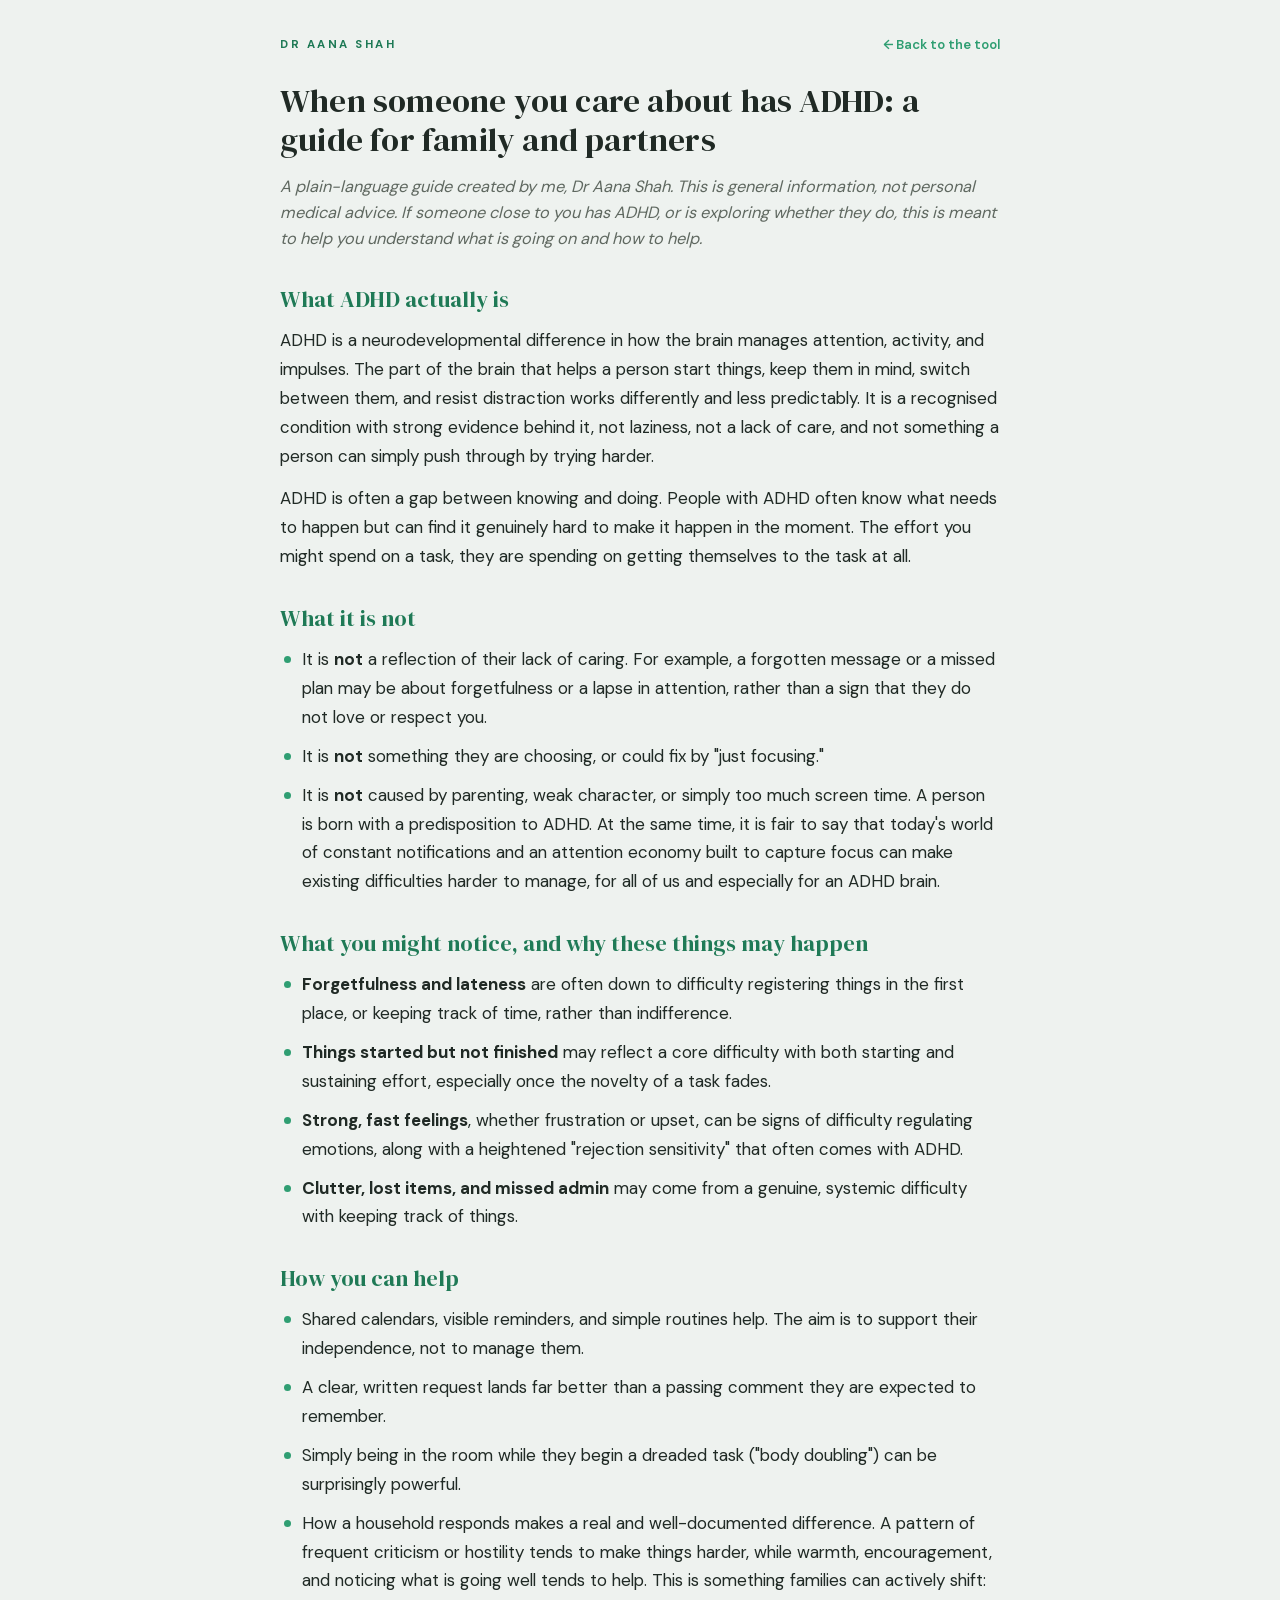
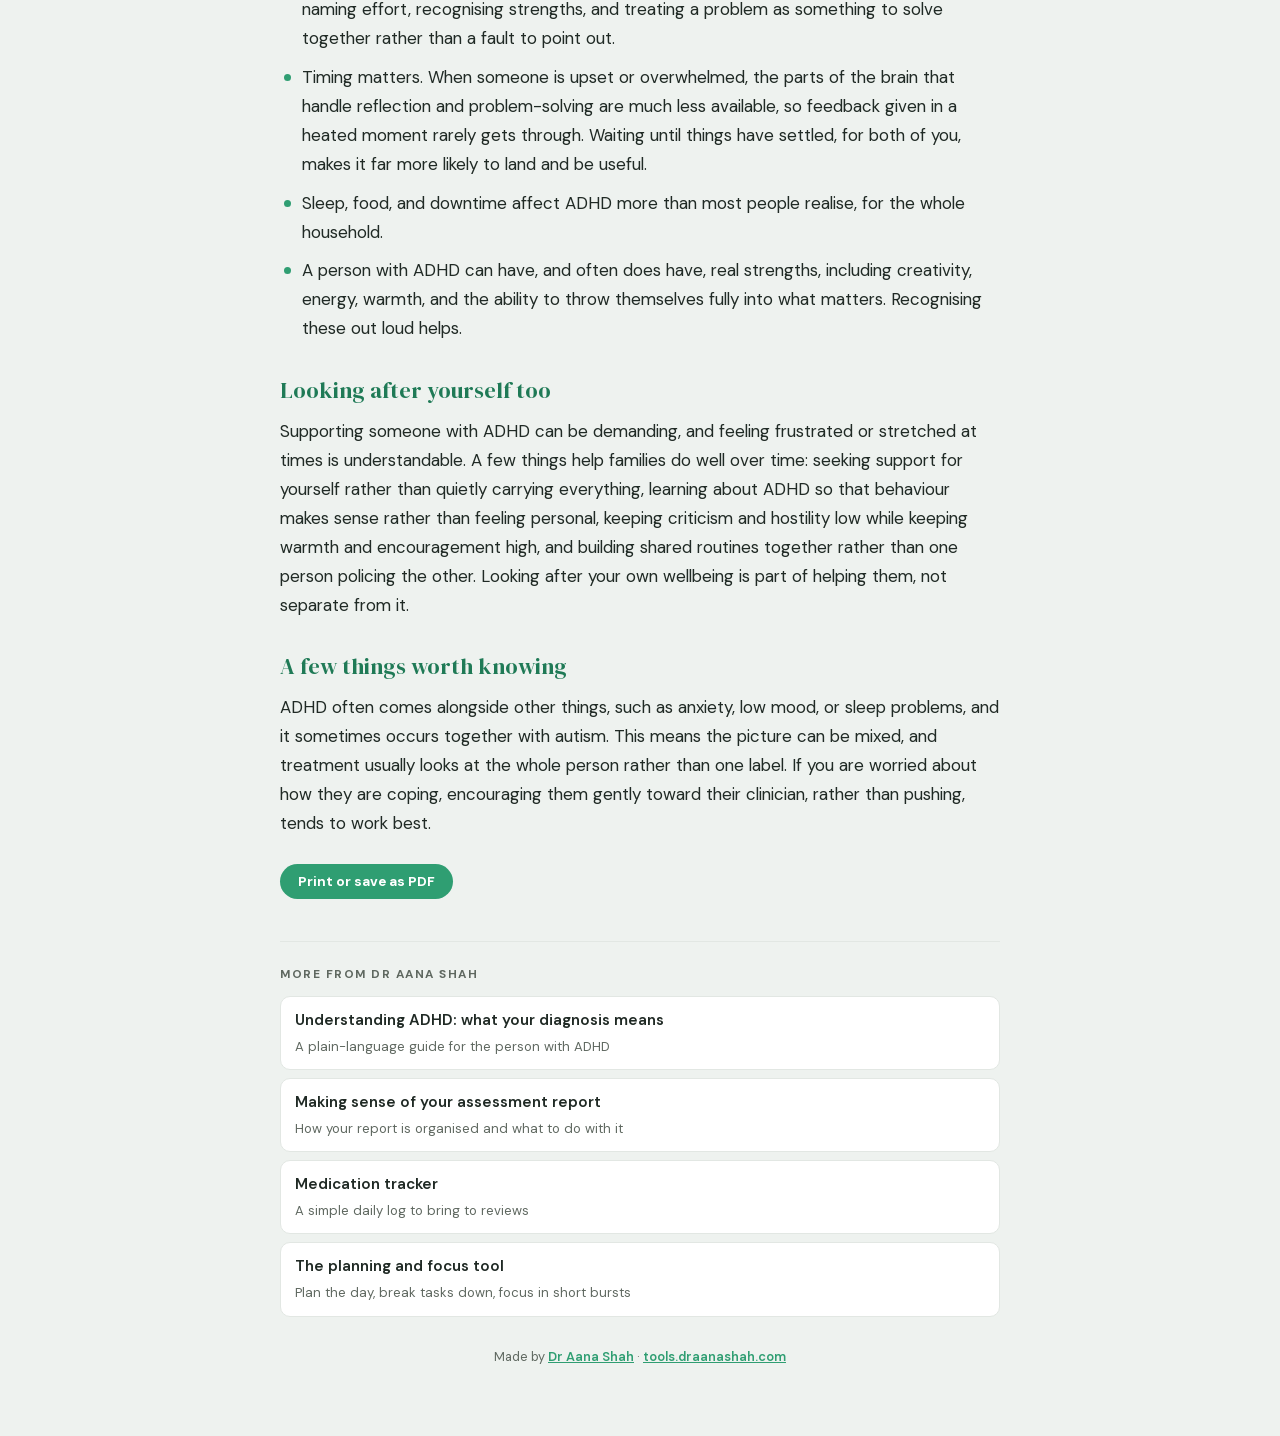
==== adhd-for-family.html @ c55abdd3 "Add post-diagnostic guide pages and medication tracker - understanding-adhd.html: patient leaflet (w" ====
<!DOCTYPE html>
<html lang="en">
<head>
<meta charset="UTF-8">
<meta name="viewport" content="width=device-width, initial-scale=1.0">
<title>When someone you care about has ADHD: a guide for family and partners | Dr Aana Shah</title>
<meta name="description" content="A plain-language guide for the family and partners of someone with ADHD: what it is, what it is not, and how to help. By Dr Aana Shah.">
<link rel="canonical" href="https://tools.draanashah.com/adhd-for-family.html">
<link rel="stylesheet" href="assets/guide.css">
</head>
<body>
<div class="doc">
  <div class="topbar">
    <span class="kicker">Dr Aana Shah</span>
    <a class="backlink" href="/">&#8592; Back to the tool</a>
  </div>

  <h1>When someone you care about has ADHD: a guide for family and partners</h1>
  <p class="lead">A plain-language guide created by me, Dr Aana Shah. This is general information, not personal medical advice. If someone close to you has ADHD, or is exploring whether they do, this is meant to help you understand what is going on and how to help.</p>

  <h2>What ADHD actually is</h2>
  <p>ADHD is a neurodevelopmental difference in how the brain manages attention, activity, and impulses. The part of the brain that helps a person start things, keep them in mind, switch between them, and resist distraction works differently and less predictably. It is a recognised condition with strong evidence behind it, not laziness, not a lack of care, and not something a person can simply push through by trying harder.</p>
  <p>ADHD is often a gap between knowing and doing. People with ADHD often know what needs to happen but can find it genuinely hard to make it happen in the moment. The effort you might spend on a task, they are spending on getting themselves to the task at all.</p>

  <h2>What it is not</h2>
  <ul>
    <li>It is <strong>not</strong> a reflection of their lack of caring. For example, a forgotten message or a missed plan may be about forgetfulness or a lapse in attention, rather than a sign that they do not love or respect you.</li>
    <li>It is <strong>not</strong> something they are choosing, or could fix by "just focusing."</li>
    <li>It is <strong>not</strong> caused by parenting, weak character, or simply too much screen time. A person is born with a predisposition to ADHD. At the same time, it is fair to say that today's world of constant notifications and an attention economy built to capture focus can make existing difficulties harder to manage, for all of us and especially for an ADHD brain.</li>
  </ul>

  <h2>What you might notice, and why these things may happen</h2>
  <ul>
    <li><strong>Forgetfulness and lateness</strong> are often down to difficulty registering things in the first place, or keeping track of time, rather than indifference.</li>
    <li><strong>Things started but not finished</strong> may reflect a core difficulty with both starting and sustaining effort, especially once the novelty of a task fades.</li>
    <li><strong>Strong, fast feelings</strong>, whether frustration or upset, can be signs of difficulty regulating emotions, along with a heightened "rejection sensitivity" that often comes with ADHD.</li>
    <li><strong>Clutter, lost items, and missed admin</strong> may come from a genuine, systemic difficulty with keeping track of things.</li>
  </ul>

  <h2>How you can help</h2>
  <ul>
    <li>Shared calendars, visible reminders, and simple routines help. The aim is to support their independence, not to manage them.</li>
    <li>A clear, written request lands far better than a passing comment they are expected to remember.</li>
    <li>Simply being in the room while they begin a dreaded task ("body doubling") can be surprisingly powerful.</li>
    <li>How a household responds makes a real and well-documented difference. A pattern of frequent criticism or hostility tends to make things harder, while warmth, encouragement, and noticing what is going well tends to help. This is something families can actively shift: naming effort, recognising strengths, and treating a problem as something to solve together rather than a fault to point out.</li>
    <li>Timing matters. When someone is upset or overwhelmed, the parts of the brain that handle reflection and problem-solving are much less available, so feedback given in a heated moment rarely gets through. Waiting until things have settled, for both of you, makes it far more likely to land and be useful.</li>
    <li>Sleep, food, and downtime affect ADHD more than most people realise, for the whole household.</li>
    <li>A person with ADHD can have, and often does have, real strengths, including creativity, energy, warmth, and the ability to throw themselves fully into what matters. Recognising these out loud helps.</li>
  </ul>

  <h2>Looking after yourself too</h2>
  <p>Supporting someone with ADHD can be demanding, and feeling frustrated or stretched at times is understandable. A few things help families do well over time: seeking support for yourself rather than quietly carrying everything, learning about ADHD so that behaviour makes sense rather than feeling personal, keeping criticism and hostility low while keeping warmth and encouragement high, and building shared routines together rather than one person policing the other. Looking after your own wellbeing is part of helping them, not separate from it.</p>

  <h2>A few things worth knowing</h2>
  <p>ADHD often comes alongside other things, such as anxiety, low mood, or sleep problems, and it sometimes occurs together with autism. This means the picture can be mixed, and treatment usually looks at the whole person rather than one label. If you are worried about how they are coping, encouraging them gently toward their clinician, rather than pushing, tends to work best.</p>

  <p style="margin-top:26px;"><button class="printbtn" onclick="window.print()">Print or save as PDF</button></p>

  <nav class="docnav">
    <div class="docnav-title">More from Dr Aana Shah</div>
    <a href="understanding-adhd.html">Understanding ADHD: what your diagnosis means<span>A plain-language guide for the person with ADHD</span></a>
    <a href="your-report.html">Making sense of your assessment report<span>How your report is organised and what to do with it</span></a>
    <a href="medication-tracker.html">Medication tracker<span>A simple daily log to bring to reviews</span></a>
    <a href="/">The planning and focus tool<span>Plan the day, break tasks down, focus in short bursts</span></a>
  </nav>

  <p class="pagefoot">Made by <a href="https://draanashah.com" rel="noopener">Dr Aana Shah</a> &middot; <a href="/">tools.draanashah.com</a></p>
</div>
<script data-goatcounter="https://draanashah.goatcounter.com/count" async src="//gc.zgo.at/count.js"></script>
</body>
</html>
---- assets/guide.css ----
@font-face{font-family:"DM Sans";font-style:normal;font-weight:300 800;font-display:swap;src:url([data-uri]) format("woff2");}
@font-face{font-family:"DM Serif Display";font-style:normal;font-weight:400;font-display:swap;src:url([data-uri]) format("woff2");}
/* ============================================================
   Shared styles for Dr Aana Shah's guide pages.
   Fonts (DM Sans, DM Serif Display) are spliced in above this
   block from the tool, so they are self-hosted (no CDN call).
   ============================================================ */
:root{
  --bg:#eef2ef; --surface:#ffffff; --ink:#202a25; --muted:#5f6860;
  --primary:#2f9e72; --primary-dark:#1f7a56; --line:#e2e7e3;
  --soft:#e3f4ec; --warn-soft:#fdf0e6;
}
*{box-sizing:border-box;margin:0;padding:0;}
html{-webkit-text-size-adjust:100%;}
body{
  font-family:"DM Sans",-apple-system,BlinkMacSystemFont,"Segoe UI",sans-serif;
  background:var(--bg); color:var(--ink);
  font-size:17px; line-height:1.7; padding:0 18px;
}
.doc{max-width:720px; margin:0 auto; padding:34px 0 56px;}

/* top bar */
.topbar{display:flex; align-items:center; justify-content:space-between;
  gap:12px; margin-bottom:26px;}
.kicker{font-size:.72rem; font-weight:700; letter-spacing:2.5px;
  text-transform:uppercase; color:var(--primary-dark);}
.backlink{font-size:.82rem; font-weight:600; color:var(--primary);
  text-decoration:none;}
.backlink:hover{text-decoration:underline;}

/* headings */
h1{font-family:"DM Serif Display",Georgia,serif; font-weight:400;
  font-size:2.05rem; line-height:1.18; letter-spacing:.2px; margin-bottom:14px;}
.lead{color:var(--muted); font-size:1.02rem; line-height:1.6;
  font-style:italic; margin-bottom:28px;}
h2{font-family:"DM Serif Display",Georgia,serif; font-weight:400;
  font-size:1.4rem; line-height:1.25; color:var(--primary-dark);
  margin:34px 0 12px;}
p{margin:0 0 14px;}
strong,b{font-weight:700;}
em{font-style:italic;}

/* lists */
ul{list-style:none; margin:0 0 16px; padding:0;}
ul li{position:relative; padding-left:22px; margin-bottom:10px;}
ul li::before{content:""; position:absolute; left:4px; top:11px;
  width:7px; height:7px; border-radius:50%; background:var(--primary);}
ul li strong{color:var(--ink);}

/* FAQ / emphasis lines */
.faq{background:var(--soft); border-radius:12px; padding:14px 16px; margin:0 0 14px;}
.faq p{margin:0 0 8px;} .faq p:last-child{margin:0;}
.faq em{font-style:normal; font-weight:600; color:var(--primary-dark);}

a{color:var(--primary); font-weight:600;}
a:hover{color:var(--primary-dark);}

/* cross-nav + footer */
.docnav{margin-top:42px; padding-top:22px; border-top:1px solid var(--line);}
.docnav-title{font-size:.74rem; font-weight:700; letter-spacing:1.5px;
  text-transform:uppercase; color:var(--muted); margin-bottom:12px;}
.docnav a{display:block; padding:11px 14px; margin-bottom:8px;
  background:var(--surface); border:1px solid var(--line); border-radius:10px;
  text-decoration:none; color:var(--ink); font-weight:600; font-size:.95rem;}
.docnav a:hover{border-color:var(--primary);}
.docnav a span{display:block; font-weight:400; font-size:.82rem; color:var(--muted); margin-top:2px;}
.pagefoot{margin-top:30px; text-align:center; color:var(--muted);
  font-size:.8rem; line-height:1.5;}
.pagefoot a{color:var(--primary);}

/* print button (screen only) */
.printbtn{display:inline-flex; align-items:center; gap:6px;
  background:var(--primary); color:#fff; border:none; border-radius:999px;
  font-family:inherit; font-weight:700; font-size:.85rem; padding:9px 18px;
  cursor:pointer;}
.printbtn:hover{background:var(--primary-dark);}

/* editor note, only for Dr Shah; hidden in print */
.editnote{background:var(--warn-soft); border:1px dashed #d9a878;
  border-radius:10px; padding:10px 13px; font-size:.85rem; color:#7a4f24; margin:14px 0;}

@media (max-width:560px){
  body{font-size:16px;}
  h1{font-size:1.7rem;}
  h2{font-size:1.25rem;}
}

@media print{
  body{background:#fff; color:#000; font-size:12pt; padding:0;}
  .doc{max-width:none; padding:0;}
  .backlink,.printbtn,.docnav,.editnote{display:none !important;}
  h1,h2{color:#000;}
  ul li::before{background:#000;}
  a{color:#000; text-decoration:none; font-weight:600;}
  .faq{background:none; border:1px solid #bbb;}
  .lead{color:#333;}
}
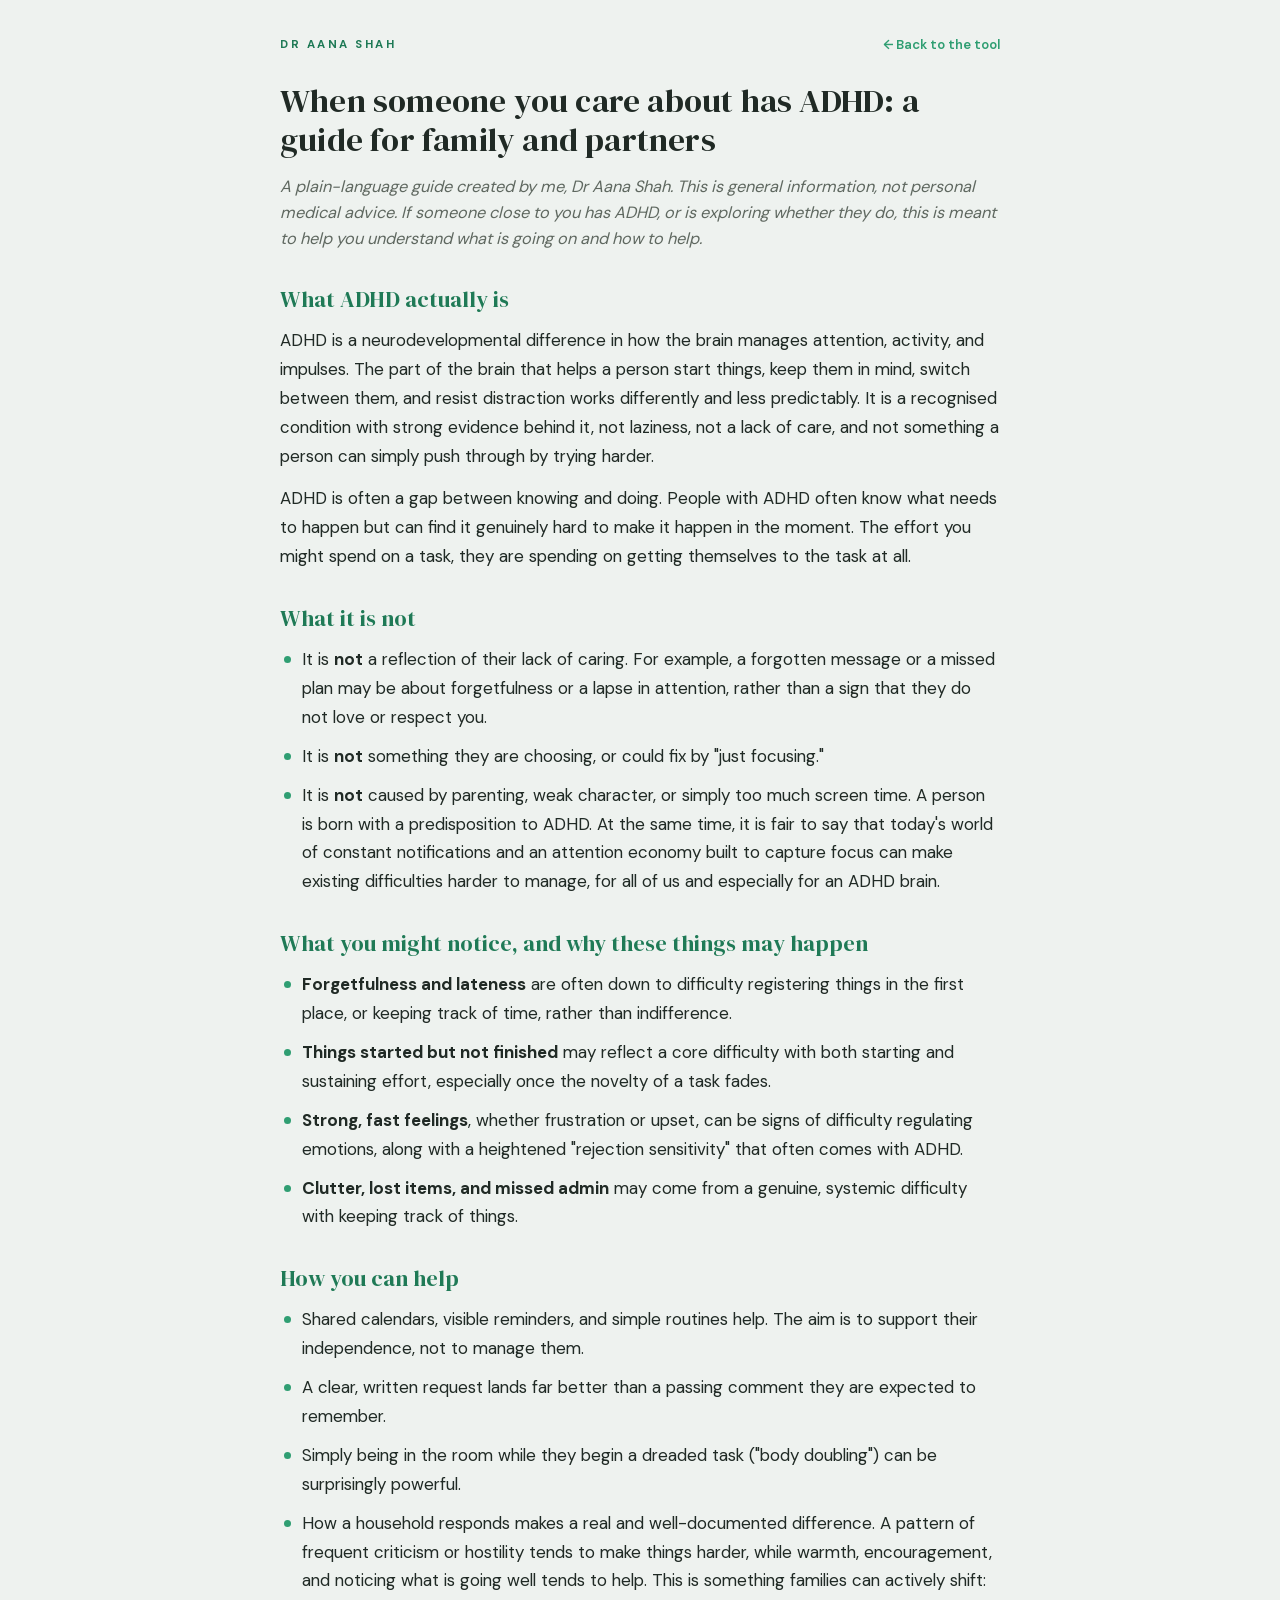
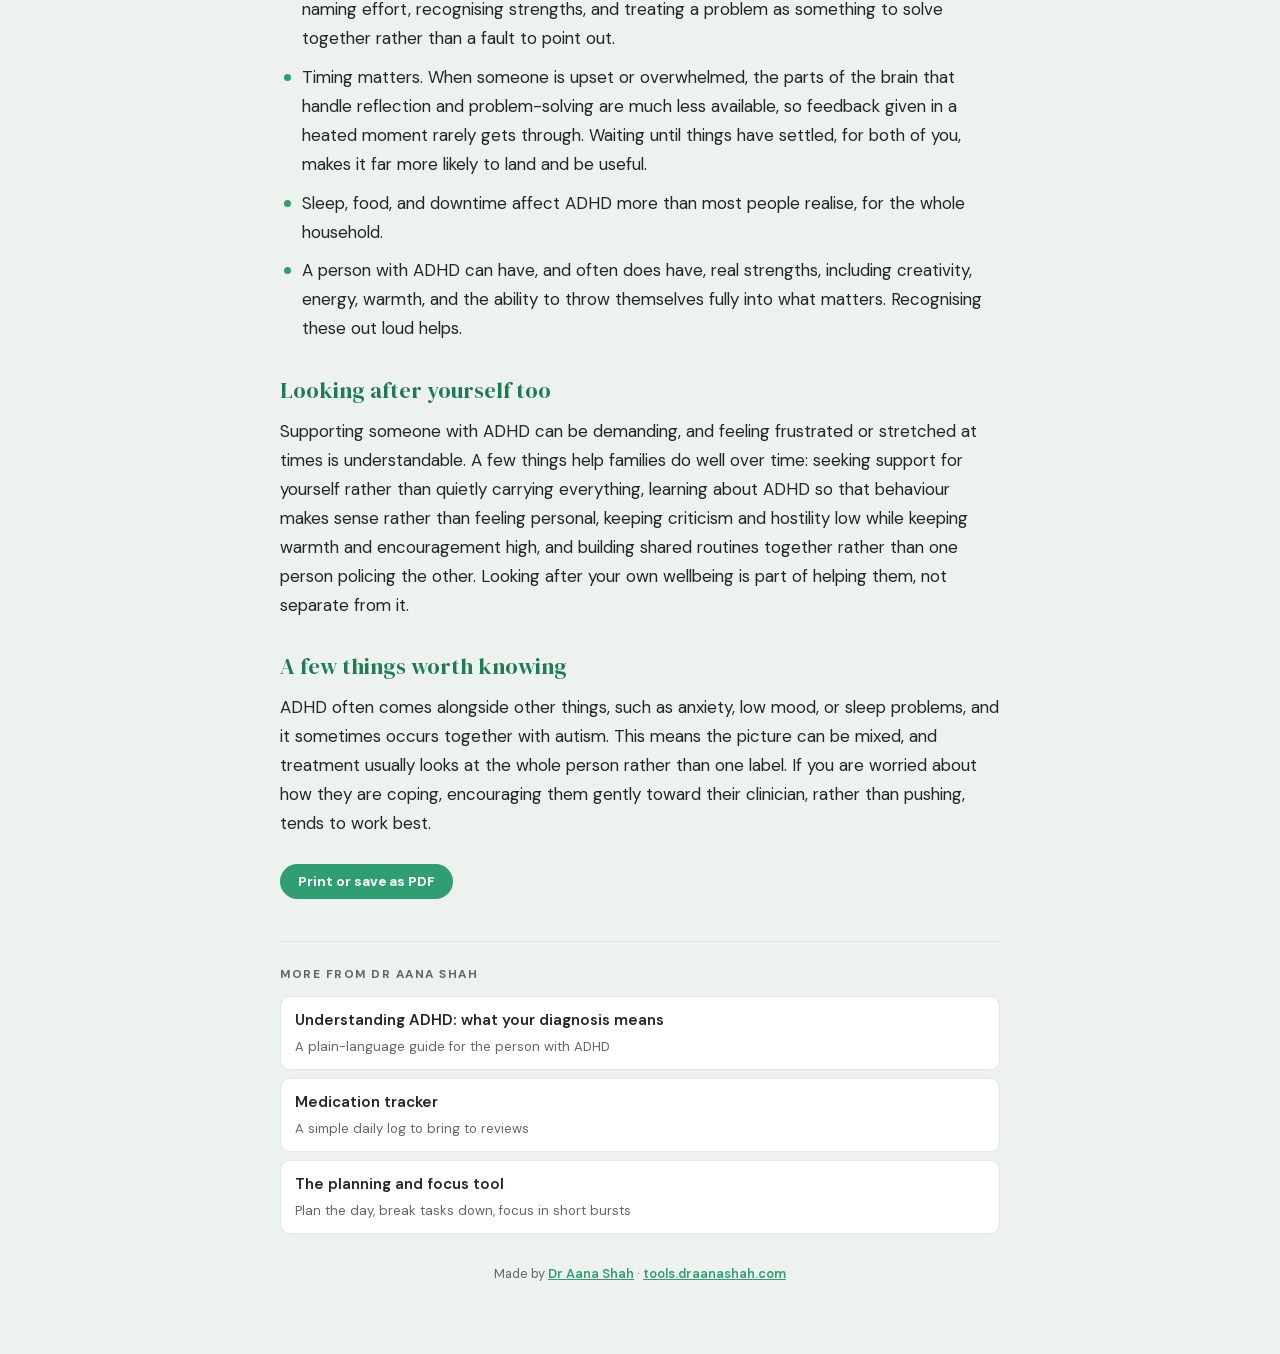
==== commit 29b60fd0: "Remove report companion cross-links from general guide pages Co-Authored-By: Claude Opus 4.8 <norepl" ====
--- a/adhd-for-family.html
+++ b/adhd-for-family.html
@@ -58,9 +58,7 @@
 
   <nav class="docnav">
     <div class="docnav-title">More from Dr Aana Shah</div>
-    <a href="understanding-adhd.html">Understanding ADHD: what your diagnosis means<span>A plain-language guide for the person with ADHD</span></a>
-    <a href="your-report.html">Making sense of your assessment report<span>How your report is organised and what to do with it</span></a>
-    <a href="medication-tracker.html">Medication tracker<span>A simple daily log to bring to reviews</span></a>
+    <a href="understanding-adhd.html">Understanding ADHD: what your diagnosis means<span>A plain-language guide for the person with ADHD</span></a>    <a href="medication-tracker.html">Medication tracker<span>A simple daily log to bring to reviews</span></a>
     <a href="/">The planning and focus tool<span>Plan the day, break tasks down, focus in short bursts</span></a>
   </nav>
 
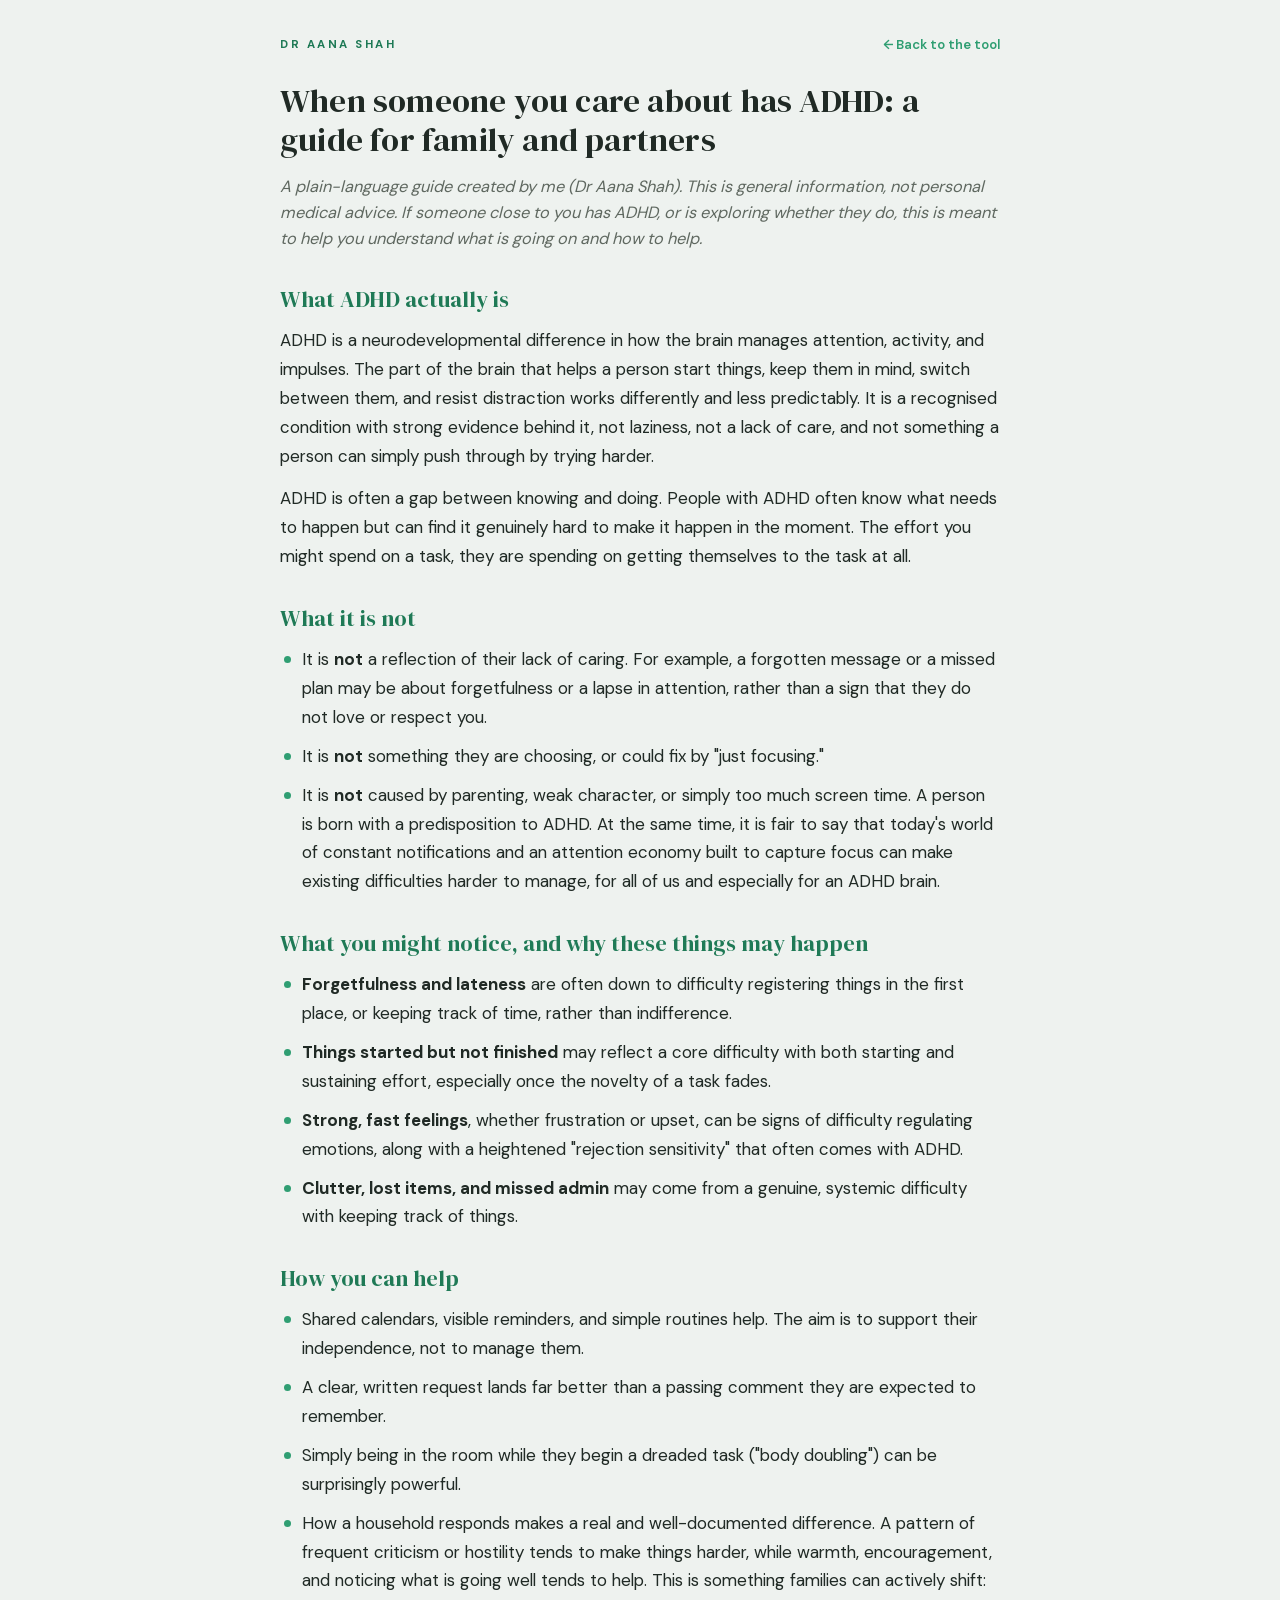
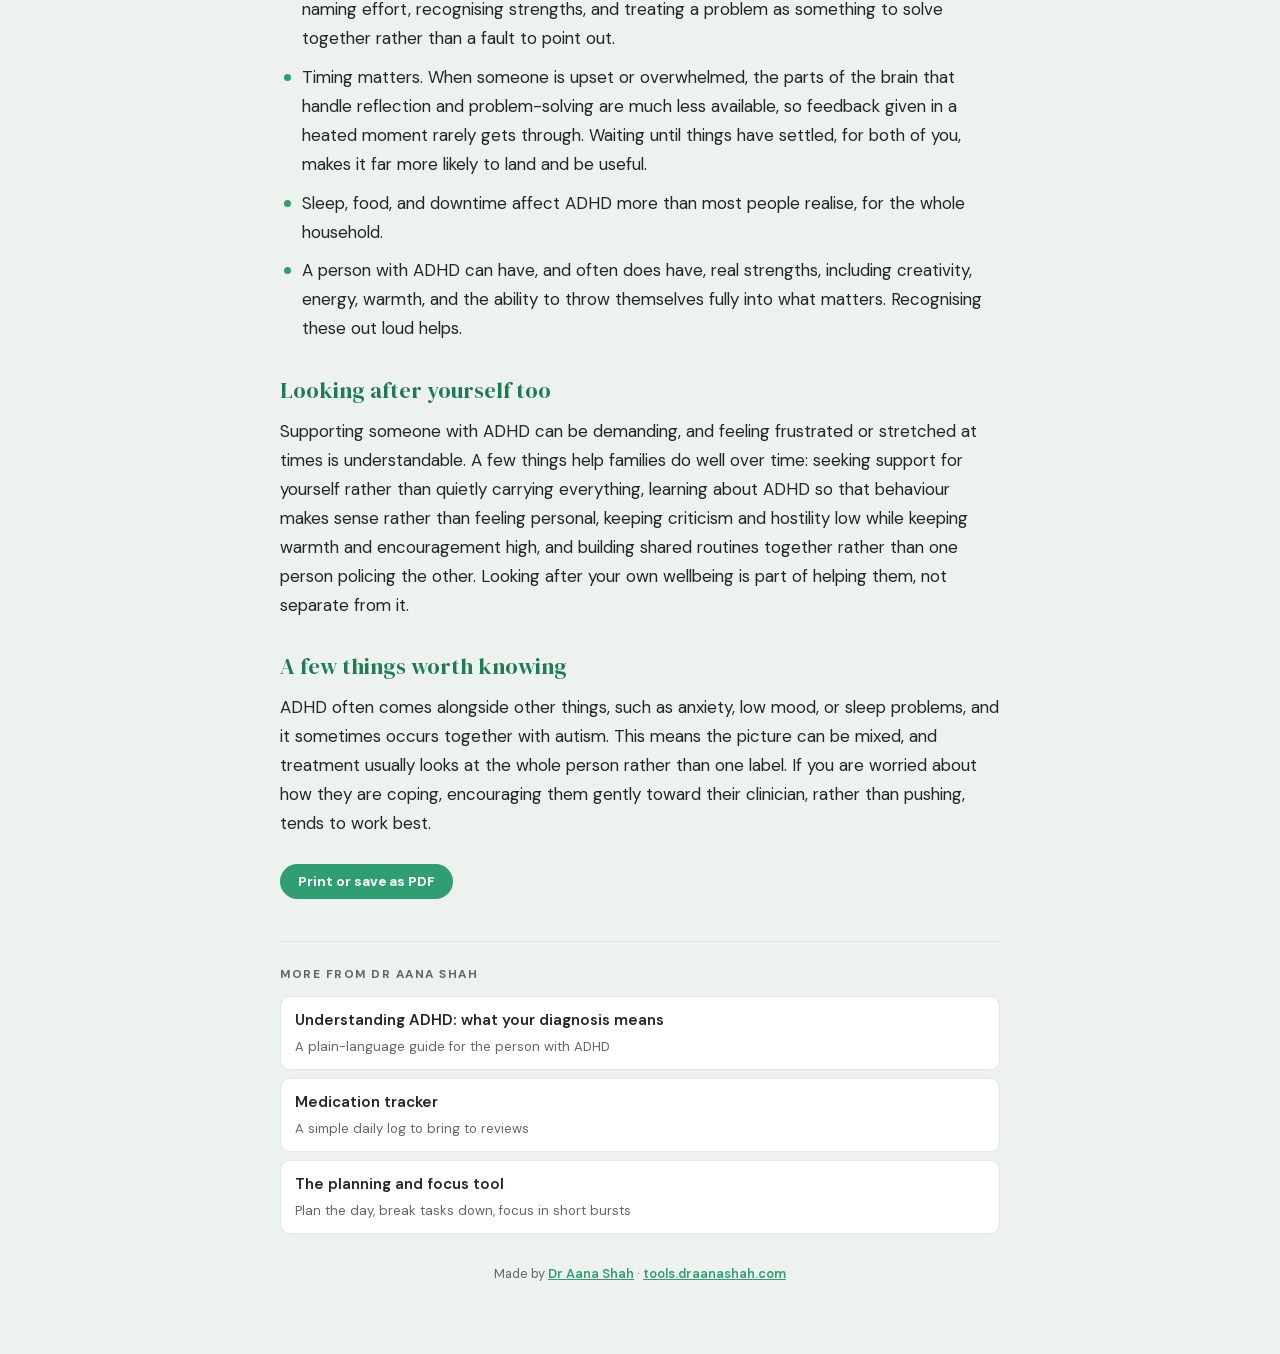
==== commit 2dd053ed: "Put Dr Aana Shah in parentheses in leaflet intros Co-Authored-By: Claude Opus 4.8 <noreply@anthropic" ====
--- a/adhd-for-family.html
+++ b/adhd-for-family.html
@@ -16,7 +16,7 @@
   </div>
 
   <h1>When someone you care about has ADHD: a guide for family and partners</h1>
-  <p class="lead">A plain-language guide created by me, Dr Aana Shah. This is general information, not personal medical advice. If someone close to you has ADHD, or is exploring whether they do, this is meant to help you understand what is going on and how to help.</p>
+  <p class="lead">A plain-language guide created by me (Dr Aana Shah). This is general information, not personal medical advice. If someone close to you has ADHD, or is exploring whether they do, this is meant to help you understand what is going on and how to help.</p>
 
   <h2>What ADHD actually is</h2>
   <p>ADHD is a neurodevelopmental difference in how the brain manages attention, activity, and impulses. The part of the brain that helps a person start things, keep them in mind, switch between them, and resist distraction works differently and less predictably. It is a recognised condition with strong evidence behind it, not laziness, not a lack of care, and not something a person can simply push through by trying harder.</p>
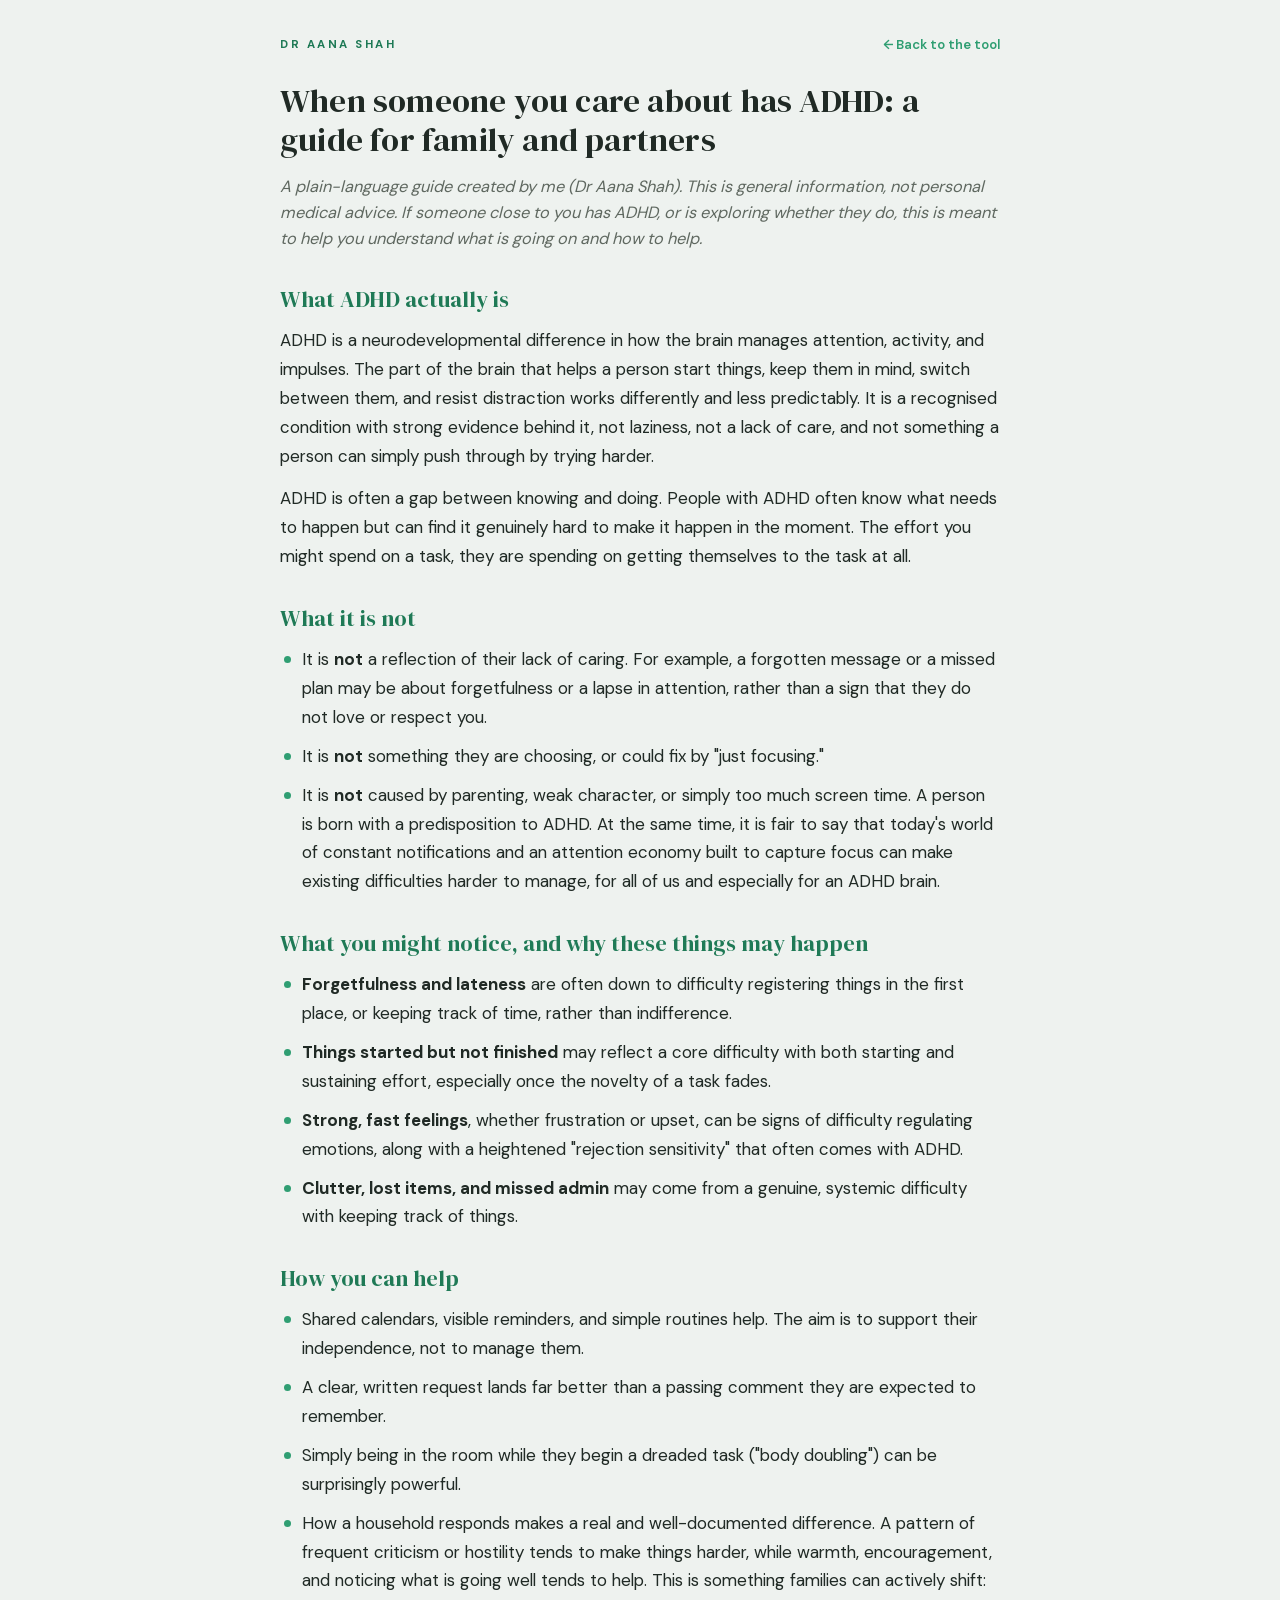
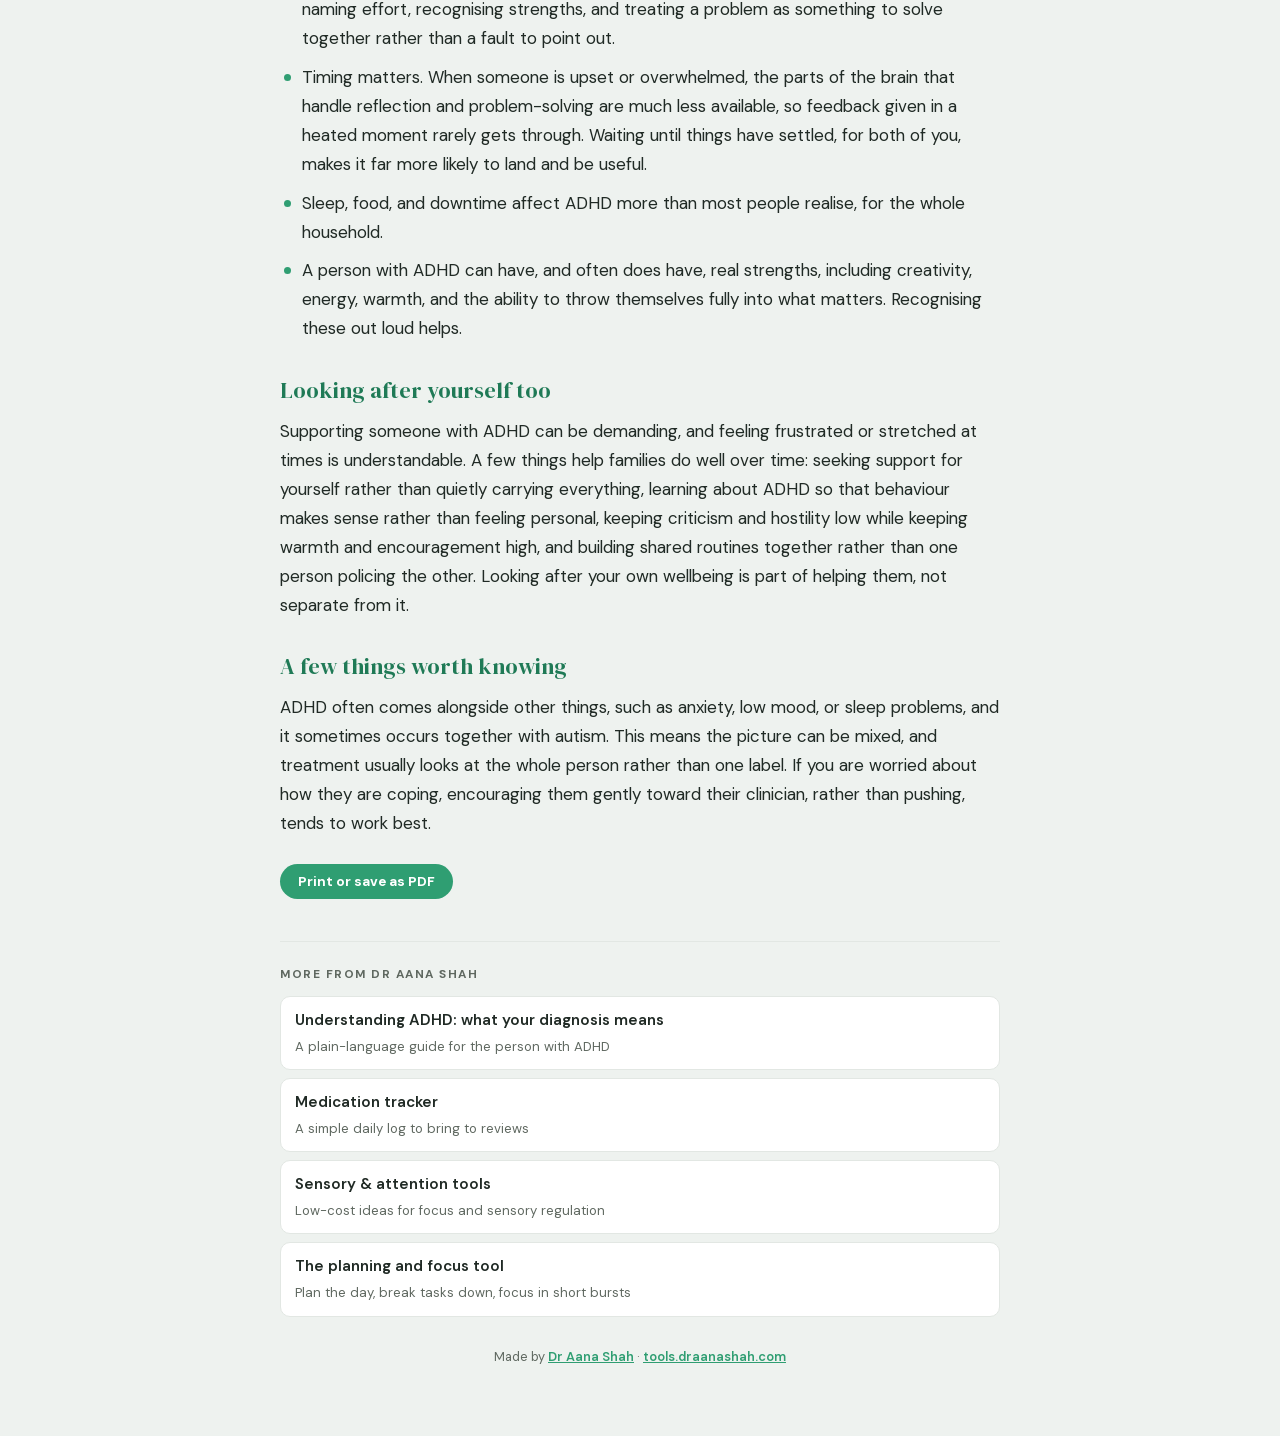
==== commit ba39faa8: "Link the sensory tools handout from the remaining guide navs Add the "Sensory & attention tools" ent" ====
--- a/adhd-for-family.html
+++ b/adhd-for-family.html
@@ -3,6 +3,8 @@
 <head>
 <meta charset="UTF-8">
 <meta name="viewport" content="width=device-width, initial-scale=1.0">
+<link rel="icon" href="favicon.svg" type="image/svg+xml">
+<link rel="apple-touch-icon" href="icon-180.png">
 <title>When someone you care about has ADHD: a guide for family and partners | Dr Aana Shah</title>
 <meta name="description" content="A plain-language guide for the family and partners of someone with ADHD: what it is, what it is not, and how to help. By Dr Aana Shah.">
 <link rel="canonical" href="https://tools.draanashah.com/adhd-for-family.html">
@@ -59,6 +61,7 @@
   <nav class="docnav">
     <div class="docnav-title">More from Dr Aana Shah</div>
     <a href="understanding-adhd.html">Understanding ADHD: what your diagnosis means<span>A plain-language guide for the person with ADHD</span></a>    <a href="medication-tracker.html">Medication tracker<span>A simple daily log to bring to reviews</span></a>
+    <a href="sensory-tools.html">Sensory &amp; attention tools<span>Low-cost ideas for focus and sensory regulation</span></a>
     <a href="/">The planning and focus tool<span>Plan the day, break tasks down, focus in short bursts</span></a>
   </nav>
 
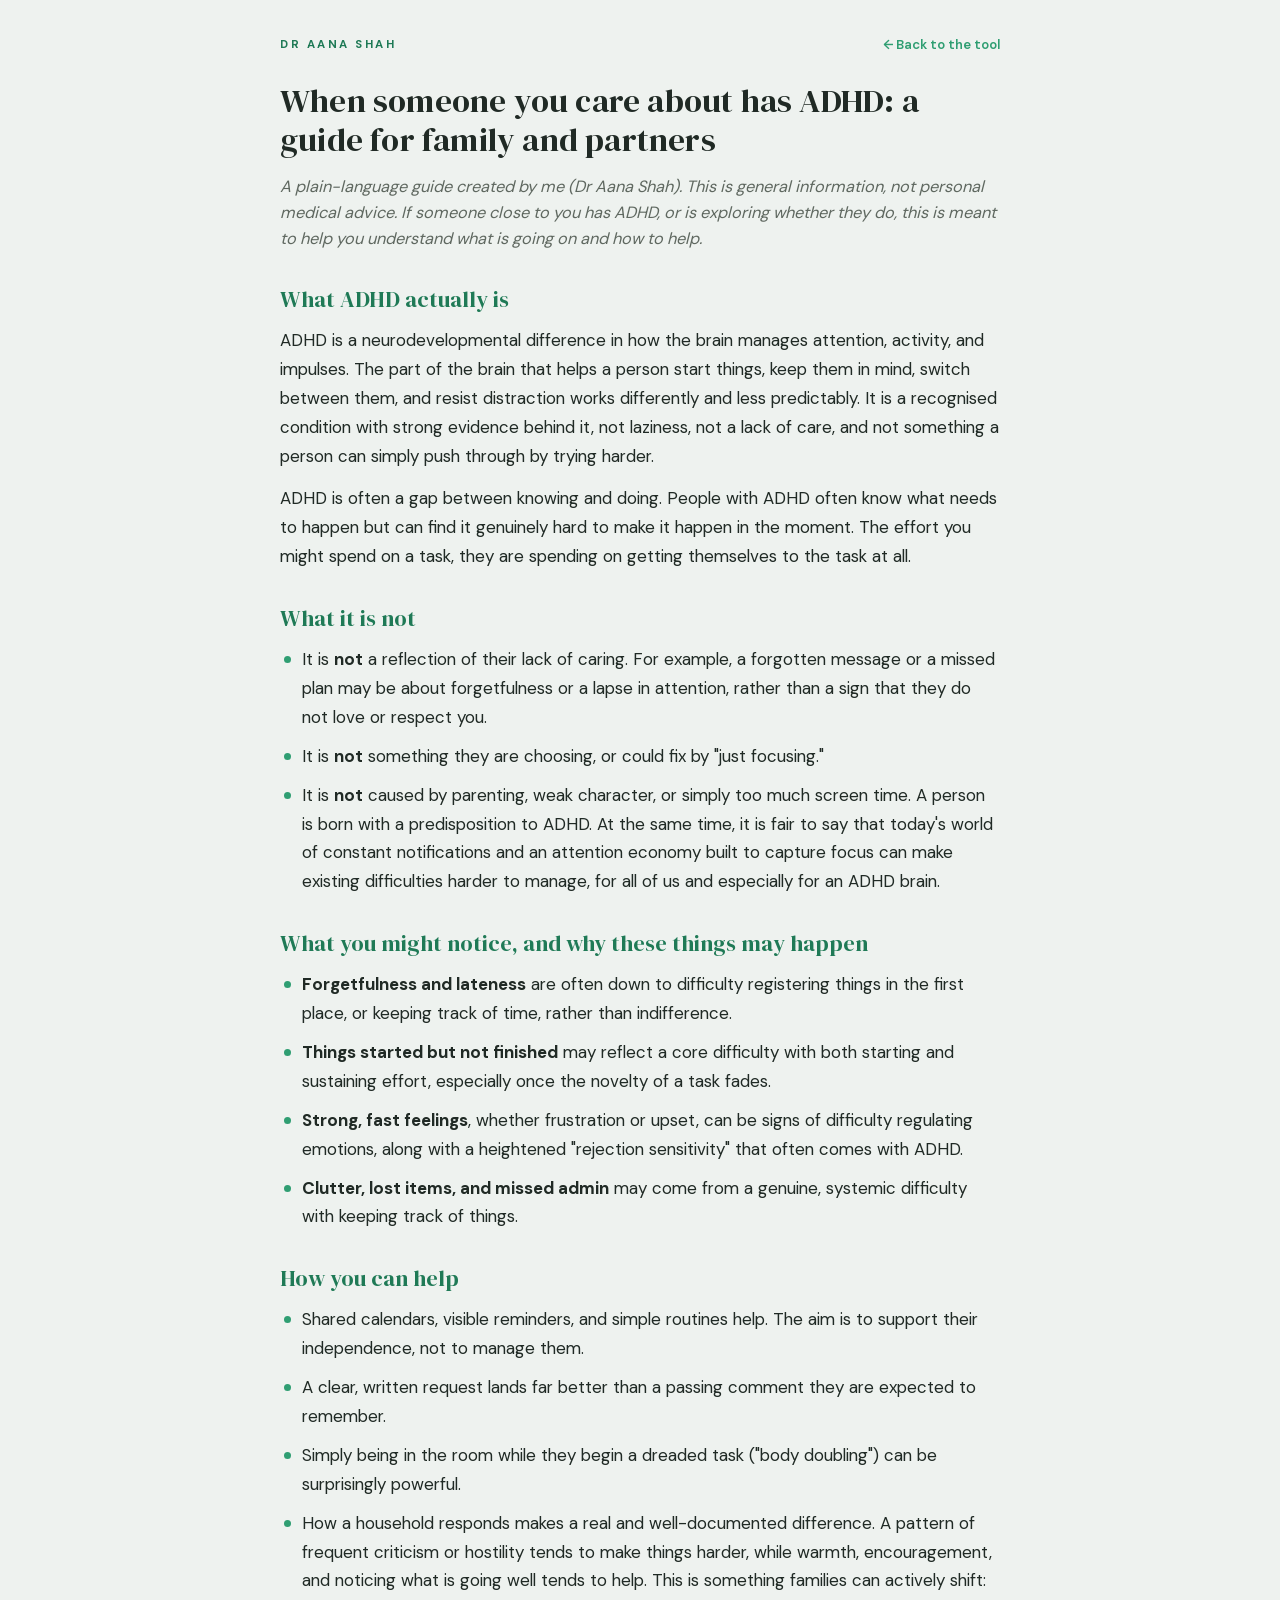
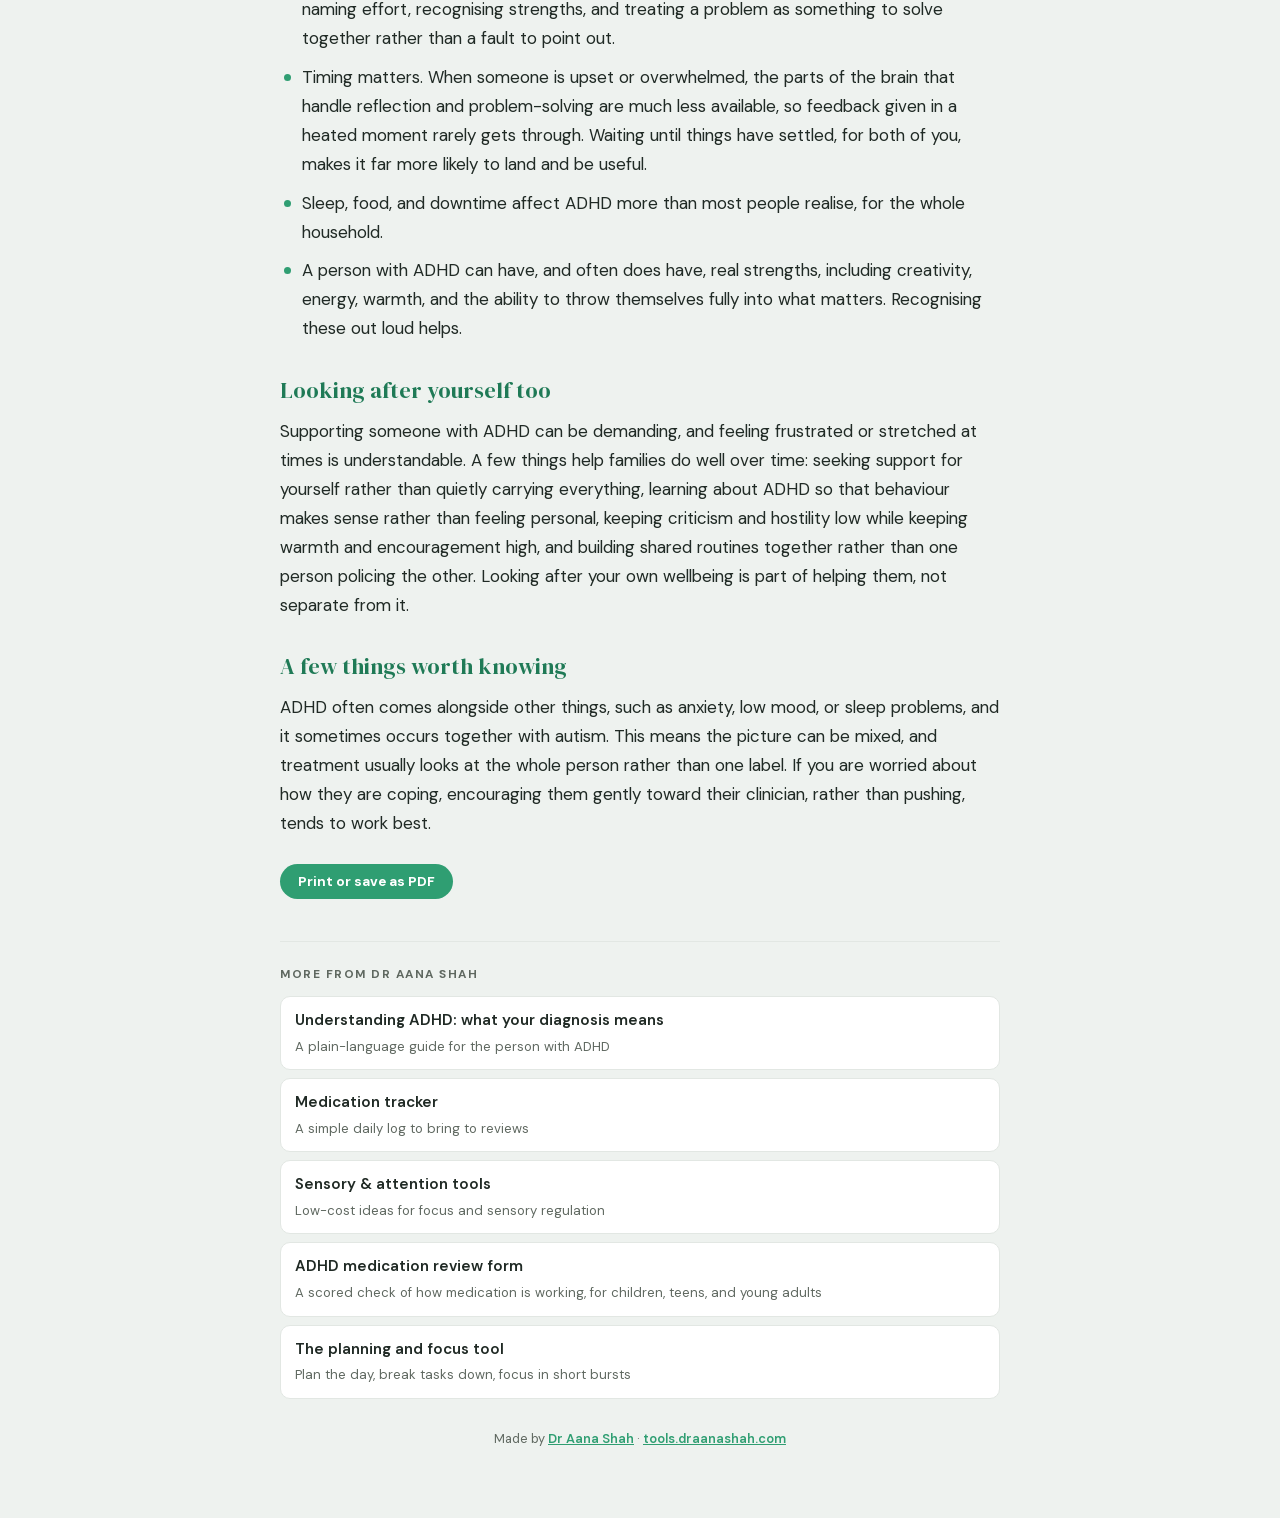
==== commit cc635792: "Link the medication review form from the guide navs Add the "ADHD medication review form" entry to t" ====
--- a/adhd-for-family.html
+++ b/adhd-for-family.html
@@ -62,6 +62,7 @@
     <div class="docnav-title">More from Dr Aana Shah</div>
     <a href="understanding-adhd.html">Understanding ADHD: what your diagnosis means<span>A plain-language guide for the person with ADHD</span></a>    <a href="medication-tracker.html">Medication tracker<span>A simple daily log to bring to reviews</span></a>
     <a href="sensory-tools.html">Sensory &amp; attention tools<span>Low-cost ideas for focus and sensory regulation</span></a>
+    <a href="treatment-response.html">ADHD medication review form<span>A scored check of how medication is working, for children, teens, and young adults</span></a>
     <a href="/">The planning and focus tool<span>Plan the day, break tasks down, focus in short bursts</span></a>
   </nav>
 
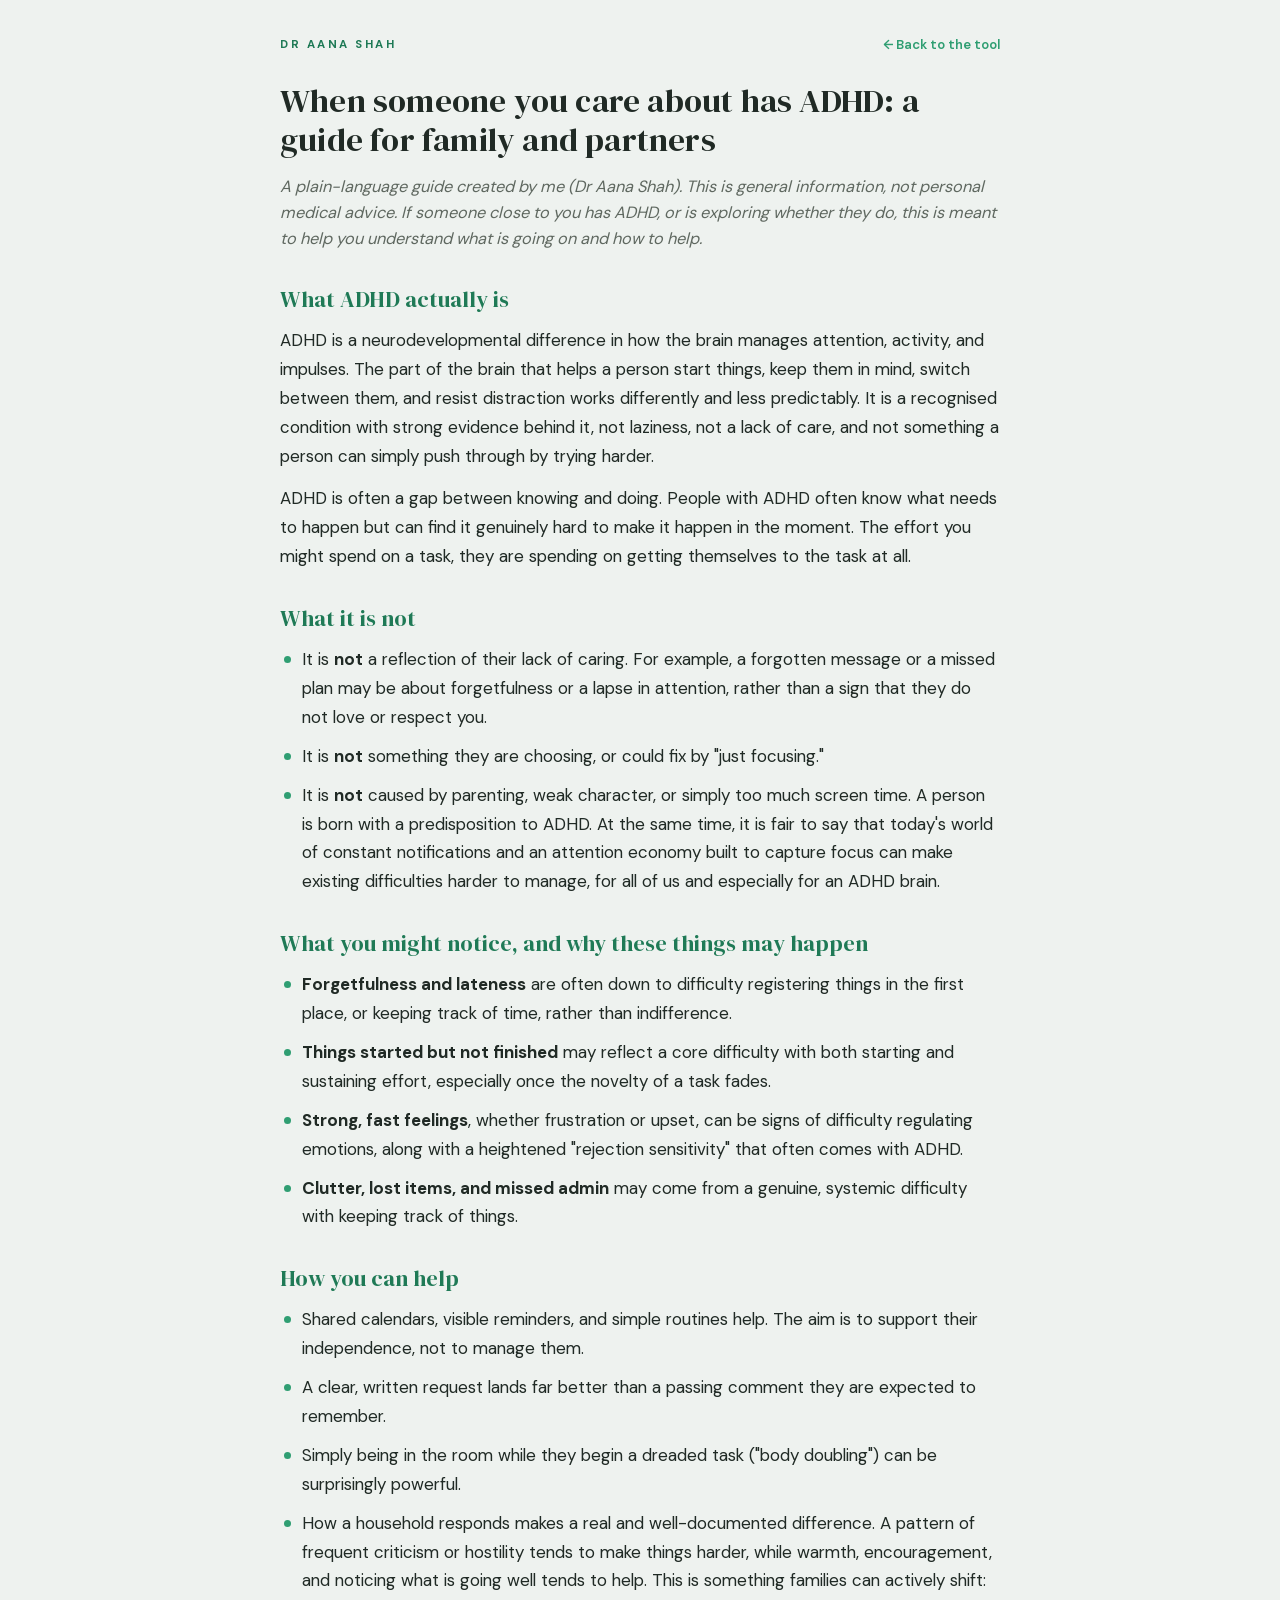
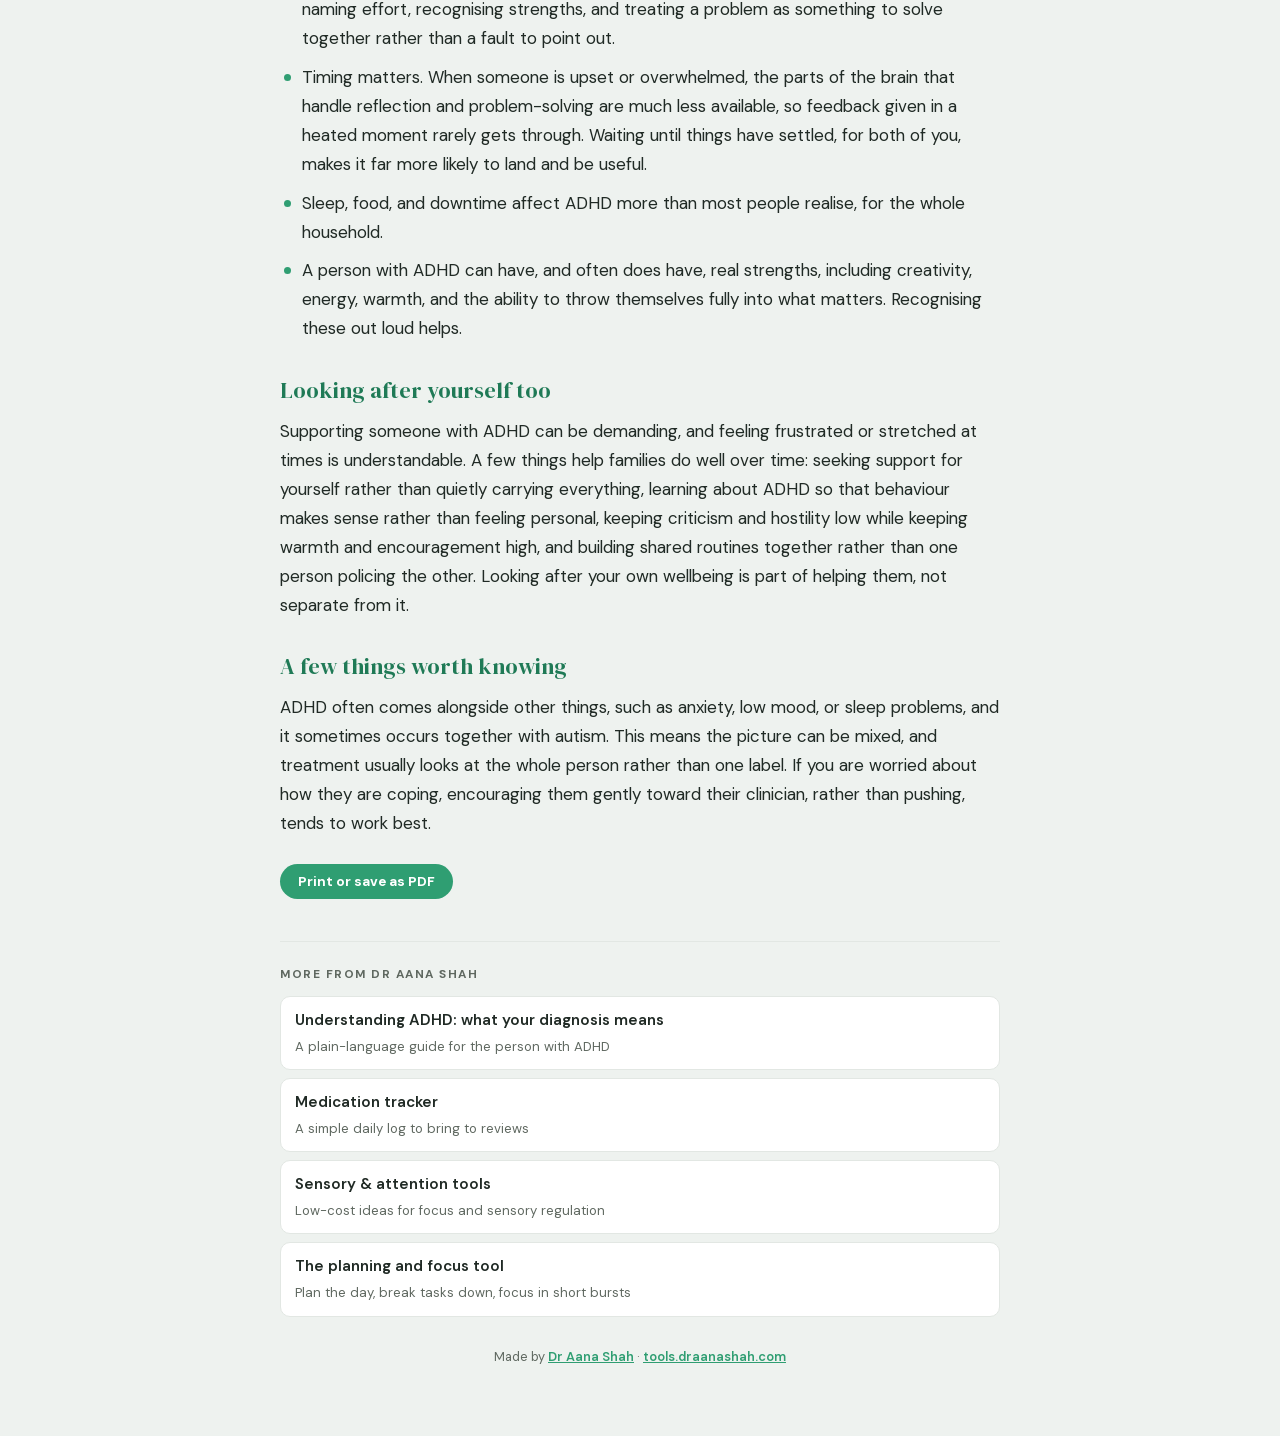
==== commit 9b365a94: "Reframe the young-people form within the medication tracker family - Retitle treatment-response.html" ====
--- a/adhd-for-family.html
+++ b/adhd-for-family.html
@@ -61,9 +61,7 @@
   <nav class="docnav">
     <div class="docnav-title">More from Dr Aana Shah</div>
     <a href="understanding-adhd.html">Understanding ADHD: what your diagnosis means<span>A plain-language guide for the person with ADHD</span></a>    <a href="medication-tracker.html">Medication tracker<span>A simple daily log to bring to reviews</span></a>
-    <a href="sensory-tools.html">Sensory &amp; attention tools<span>Low-cost ideas for focus and sensory regulation</span></a>
-    <a href="treatment-response.html">ADHD medication review form<span>A scored check of how medication is working, for children, teens, and young adults</span></a>
-    <a href="/">The planning and focus tool<span>Plan the day, break tasks down, focus in short bursts</span></a>
+    <a href="sensory-tools.html">Sensory &amp; attention tools<span>Low-cost ideas for focus and sensory regulation</span></a>    <a href="/">The planning and focus tool<span>Plan the day, break tasks down, focus in short bursts</span></a>
   </nav>
 
   <p class="pagefoot">Made by <a href="https://draanashah.com" rel="noopener">Dr Aana Shah</a> &middot; <a href="/">tools.draanashah.com</a></p>
